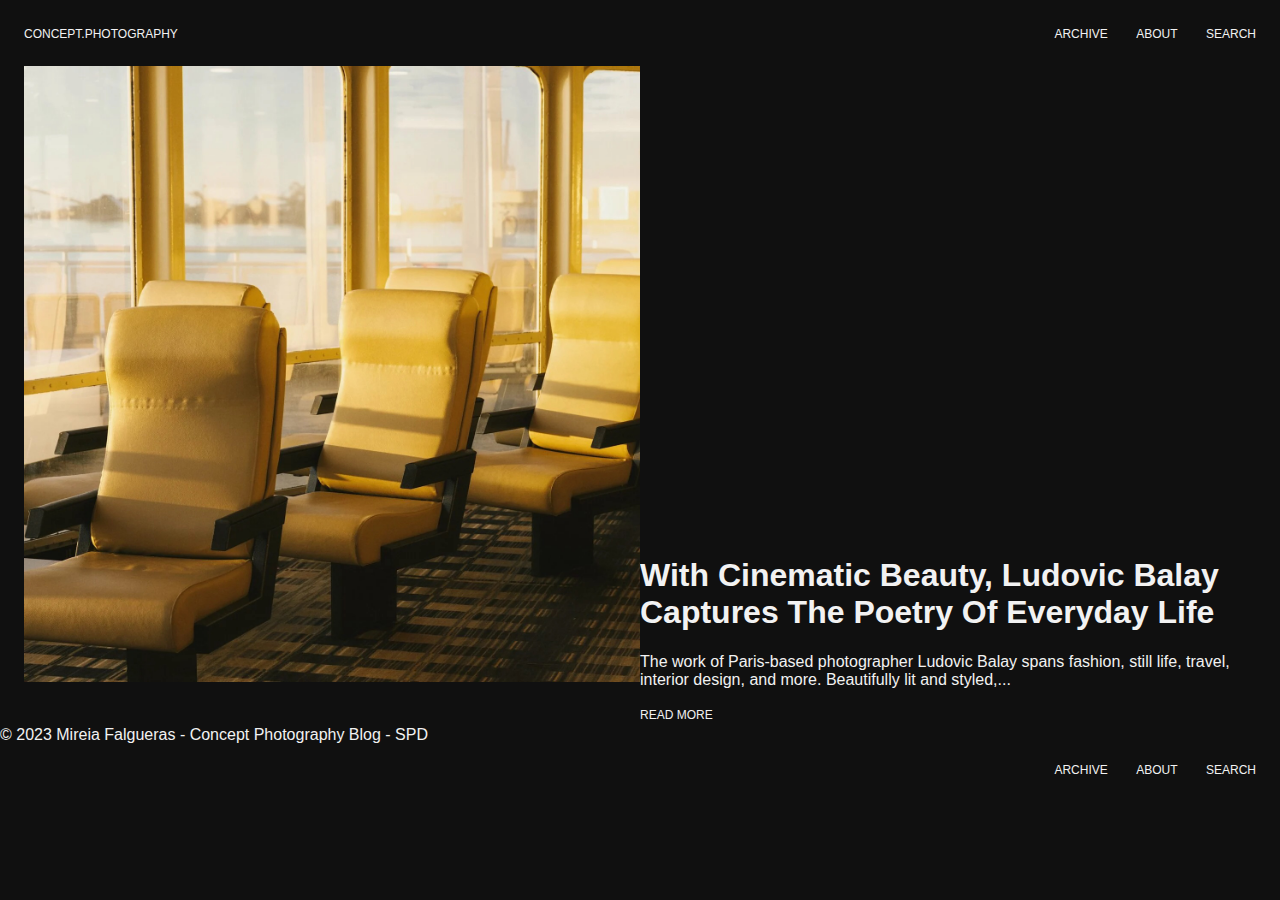
==== index.html @ 487ca6d4 "update" ====
<!DOCTYPE html>
<html lang="en">

<head>
    <meta charset="UTF-8">
    <meta http-equiv="X-UA-Compatible" content="IE=edge">
    <meta name="viewport" content="width=device-width, initial-scale=1.0">
    <title>Mireia PhotoBlog</title>
    <link rel="stylesheet" href="style.css">
</head>

<body>
    <header >
        <a href="index.html" class="home">Concept.Photography</a>
        <nav class="menu">
            <ul class="list">
                <li> <a href="#">Archive</a></li>
                <li> <a href="#">About</a></li>
                <li> <a href="#">Search</a></li>
            </ul>
        </nav>
    </header>

    <main class="main-card">
        <section class="img">
            <img src="img/ludovicbalay/ludovicbalay-ignant-1440x1440.jpg" alt="interior of a yellow boat" width="100%" >
        </section>
        <section class="info">
            <h1> With Cinematic Beauty, Ludovic Balay Captures The Poetry Of Everyday Life</h1>
            <p> The work of Paris-based photographer Ludovic Balay spans fashion, still life, travel, interior design, and more. Beautifully lit and styled,...</p>
            <a href="ludovic-balay.html">Read more</a>
        </section>
    </main>

    <footer >
            <p>© 2023 Mireia Falgueras - Concept Photography Blog - SPD</p>
        <nav class="menu">
            <ul class="list">
                <li> <a href="#">Archive</a></li>
                <li> <a href="#">About</a></li>
                <li> <a href="#">Search</a></li>
            </ul>
        </nav>
    </footer>
</body>

</html>
---- style.css ----
body, html {
    margin: 0;
    height: 100%;
    background-color: #101010;
    font-family: 'Segoe UI', Tahoma, Geneva, Verdana, sans-serif;
    color: #f2f2f2;
}
h1{
    font-size: 32px;
    font-weight: 700;
}
p{
    font-size: 16px;
    font-weight: 400;
}

/*MENU*/
header{
    width: 100%;
    padding: 24px 0px;
    background-color: #101010;
    /*position: fixed;*/
}
.home{
    padding: 0px 24px;
}
.menu{
    float: right;
    padding: 0px 12px;
}
.list{
    margin: 0;
    list-style-type: none;
    padding: 0;
}
li {
    display: inline-block;
    padding: 0px 12px;
}

/*LINKS*/
a{
    text-decoration: none;
    text-transform: uppercase;
    font-size: 12px;
    color: #f2f2f2;
}
a:hover {
    text-decoration: underline;
}

/*Article*/
.main-card{
    width: auto;
    height: auto;
    margin: 0px;
    padding: 0px 24px;
}
.img{
    height: auto;
    width: 50%;
}
.info{
    height: auto;
    width: 50%;
    float: right;
    margin-top: -150px;
}

/*FOOTER*/
footer{
    width: 100%;
    padding: 24px 0px;
    background-color: #101010;
}
/*
.menu{
    padding: 0px 12px;
}
.list{
    margin: 0;
    list-style-type: none;
    padding: 0;
}
li {
    display: inline-block;
    padding: 0px 12px;
}*/

/*POST*/
.carrusel {
    margin: 0 auto;
    height: 700px;
    padding: 24px;
}
.title{
    width: 100%;
    text-align: center;
}
.coverimg{
    width: 100%;
}

.text{
    margin: 0 auto;
    width: 900px;
    height: auto;
    padding: 24px;
}
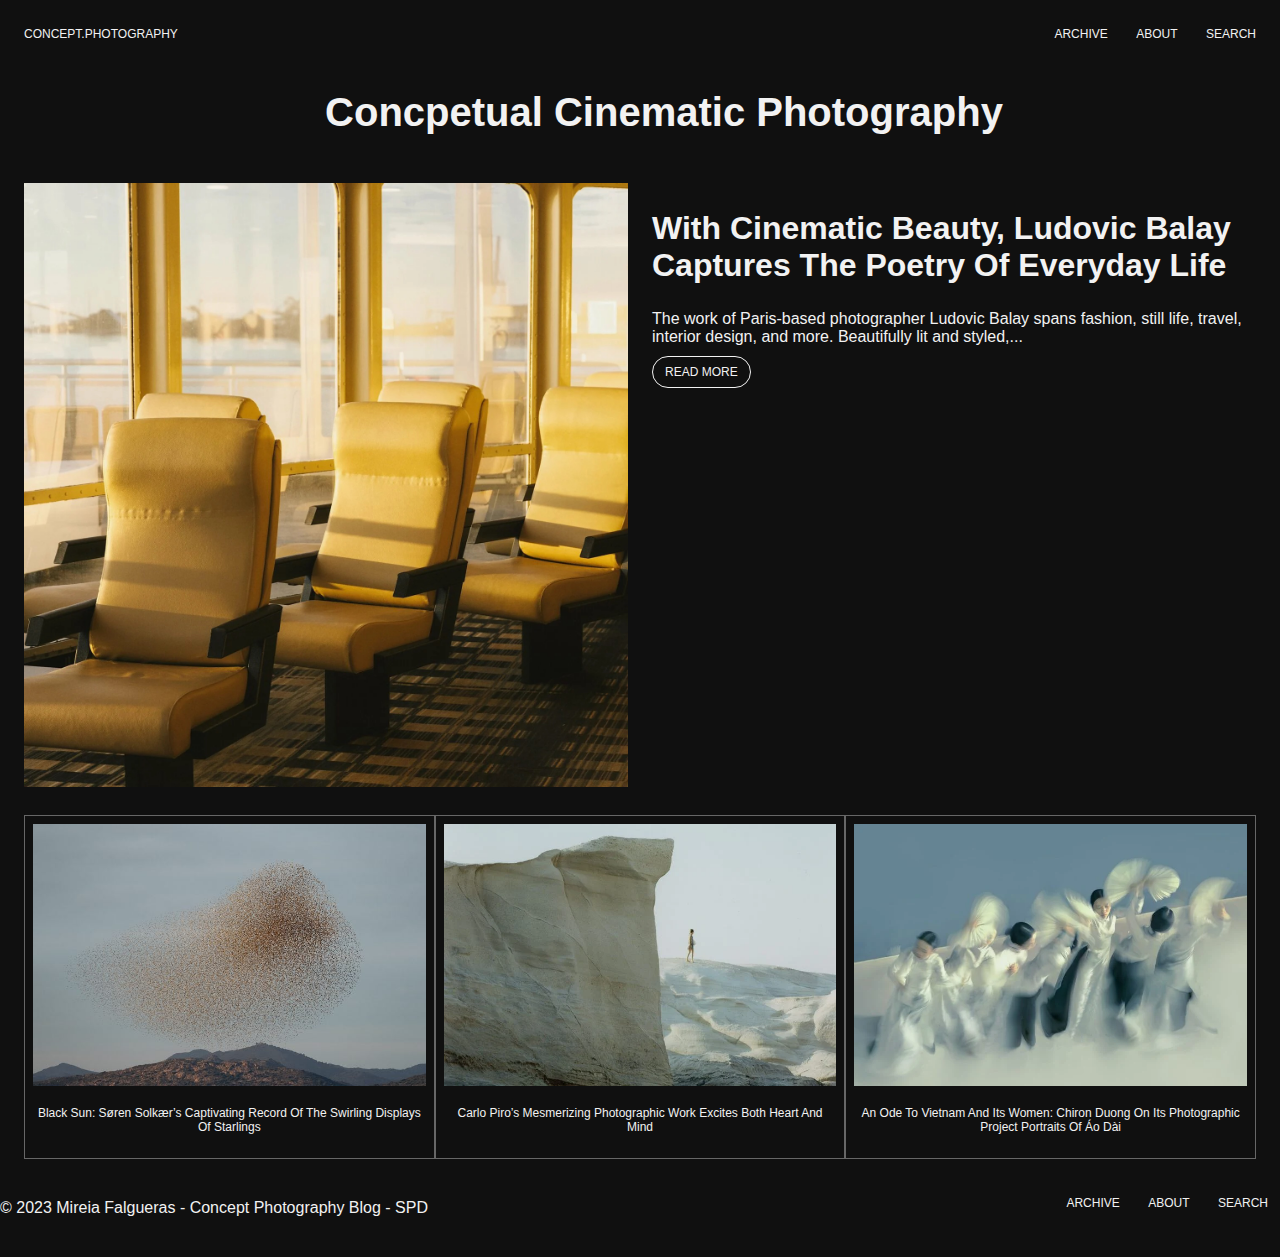
==== commit 72aacf68: "update" ====
--- a/index.html
+++ b/index.html
@@ -21,27 +21,47 @@
         </nav>
     </header>
 
+    <article class="maintitle">
+        <h1>Concpetual Cinematic Photography</h1>
+    </article>
+
     <main class="main-card">
-        <section class="img">
-            <img src="img/ludovicbalay/ludovicbalay-ignant-1440x1440.jpg" alt="interior of a yellow boat" width="100%" >
-        </section>
-        <section class="info">
-            <h1> With Cinematic Beauty, Ludovic Balay Captures The Poetry Of Everyday Life</h1>
-            <p> The work of Paris-based photographer Ludovic Balay spans fashion, still life, travel, interior design, and more. Beautifully lit and styled,...</p>
-            <a href="ludovic-balay.html">Read more</a>
-        </section>
+            <section class="img">
+                <img src="img/ludovicbalay/ludovicbalay-ignant-1440x1440.jpg" alt="interior of a yellow boat" width="100%" >
+            </section>
+            <section class="info">
+                <h2> With Cinematic Beauty, Ludovic Balay Captures The Poetry Of Everyday Life</h2>
+                <p> The work of Paris-based photographer Ludovic Balay spans fashion, still life, travel, interior design, and more. Beautifully lit and styled,...</p>
+                <a href="ludovic-balay.html" class="button">Read more</a>
+            </section>
     </main>
 
+    <article class="recommendations">
+        <div class="box"> 
+            <img src="img/recommendations/ignant-blacksun-720x480.jpeg" alt="big group birds" width="100%">
+            <h4>Black Sun: Søren Solkær’s Captivating Record Of The Swirling Displays Of Starlings</h4>
+        </div>
+        <div class="box"> 
+            <img src="img/recommendations/ignant-carlopiro-720x480.webp" alt="lonely rock landscape" width="100%">
+            <h4>Carlo Piro’s Mesmerizing Photographic Work Excites Both Heart And Mind</h4>
+        </div>
+        <div class="box"> 
+            <img src="img/recommendations/ignant-chironduong-720x480.webp" alt="dancing" width="100%">
+            <h4>An Ode To Vietnam And Its Women: Chiron Duong On Its Photographic Project Portraits Of Áo Dài</h4>
+        </div>
+
+    </article>
+
     <footer >
-            <p>© 2023 Mireia Falgueras - Concept Photography Blog - SPD</p>
-        <nav class="menu">
-            <ul class="list">
-                <li> <a href="#">Archive</a></li>
-                <li> <a href="#">About</a></li>
-                <li> <a href="#">Search</a></li>
-            </ul>
-        </nav>
-    </footer>
+        <p>© 2023 Mireia Falgueras - Concept Photography Blog - SPD</p>
+    <nav class="menufooter">
+        <ul class="list">
+            <li> <a href="#">Archive</a></li>
+            <li> <a href="#">About</a></li>
+            <li> <a href="#">Search</a></li>
+        </ul>
+    </nav>
+</footer>
 </body>
 
 </html>--- a/style.css
+++ b/style.css
@@ -6,12 +6,45 @@
     color: #f2f2f2;
 }
 h1{
+    font-size: 40px;
+    font-weight: 700;
+    margin: 0px;
+    width: 100%;
+}
+h2{
     font-size: 32px;
     font-weight: 700;
+    margin: opx;
+}
+h3{
+    font-size: 32px;
+    font-family: Georgia, 'Times New Roman', Times, serif;
+    font-weight: 200;
+    font-style: italic;
+}
+h4{
+    font-size: 12px;
+    font-weight: 400;
 }
 p{
     font-size: 16px;
     font-weight: 400;
+}
+
+/*LINKS*/
+a{
+    text-decoration: none;
+    text-transform: uppercase;
+    font-size: 12px;
+    color: #f2f2f2;
+}
+a:hover {
+    text-decoration: underline;
+}
+.button{
+    border: 1px solid #f2f2f2;
+    padding: 8px 12px;
+    border-radius: 25px;
 }
 
 /*MENU*/
@@ -38,33 +71,36 @@
     padding: 0px 12px;
 }
 
-/*LINKS*/
-a{
-    text-decoration: none;
-    text-transform: uppercase;
-    font-size: 12px;
-    color: #f2f2f2;
+/*Article*/
+.maintitle{
+    width: 100%;
+    padding: 24px;
+    text-align: center;
+
 }
-a:hover {
-    text-decoration: underline;
-}
-
-/*Article*/
 .main-card{
-    width: auto;
-    height: auto;
-    margin: 0px;
-    padding: 0px 24px;
+    display: flex;
+    padding: 24px;
 }
 .img{
     height: auto;
     width: 50%;
+    padding-right: 24px;
 }
 .info{
-    height: auto;
     width: 50%;
     float: right;
-    margin-top: -150px;
+}
+.recommendations{
+    display: flex;
+    padding: 0px 24px;
+}
+.box{
+    width: 33%;
+    margin: 0 auto;
+    border: 1px solid #676767;
+    text-align: center;
+    padding: 8px;
 }
 
 /*FOOTER*/
@@ -73,29 +109,28 @@
     padding: 24px 0px;
     background-color: #101010;
 }
-/*
-.menu{
-    padding: 0px 12px;
+.menufooter{
+    float: right;
+    padding: 0px;
+    position: relative;
+    top: -40px;
 }
-.list{
-    margin: 0;
-    list-style-type: none;
-    padding: 0;
-}
-li {
-    display: inline-block;
-    padding: 0px 12px;
-}*/
 
-/*POST*/
+/*POST LUDOVIC BALAY*/
 .carrusel {
     margin: 0 auto;
-    height: 700px;
+    height: 100%;
     padding: 24px;
 }
-.title{
+.titlecarrusel{
     width: 100%;
-    text-align: center;
+    display: inline-block;
+}
+.caption{
+    float: right;
+    margin-top: -40px;
+
+    padding: 24px 0px;
 }
 .coverimg{
     width: 100%;
@@ -106,4 +141,12 @@
     width: 900px;
     height: auto;
     padding: 24px;
+}
+.gallery{   
+    padding: 24px;
+    margin: 0 auto;
+    display: inline-flex;
+}
+.imgallery{
+    width: 25%;
 }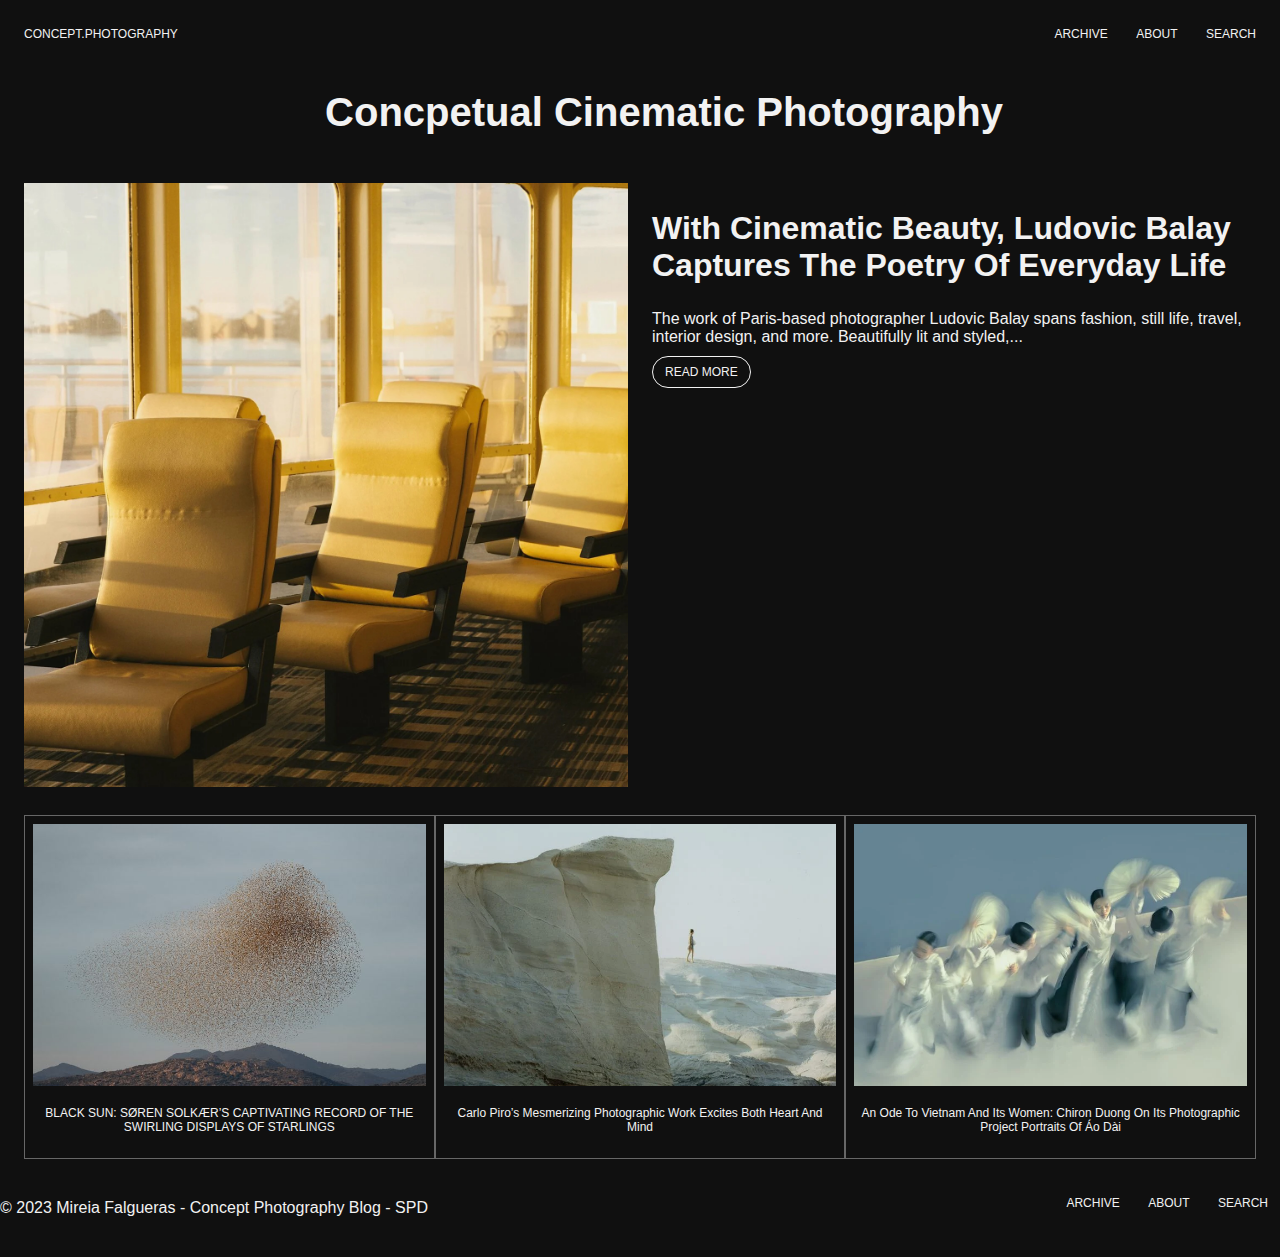
==== commit 8ec6feff: "update" ====
--- a/index.html
+++ b/index.html
@@ -39,7 +39,7 @@
     <article class="recommendations">
         <div class="box"> 
             <img src="img/recommendations/ignant-blacksun-720x480.jpeg" alt="big group birds" width="100%">
-            <h4>Black Sun: Søren Solkær’s Captivating Record Of The Swirling Displays Of Starlings</h4>
+            <h4> <a href="#">Black Sun: Søren Solkær’s Captivating Record Of The Swirling Displays Of Starlings</a></h4>
         </div>
         <div class="box"> 
             <img src="img/recommendations/ignant-carlopiro-720x480.webp" alt="lonely rock landscape" width="100%">
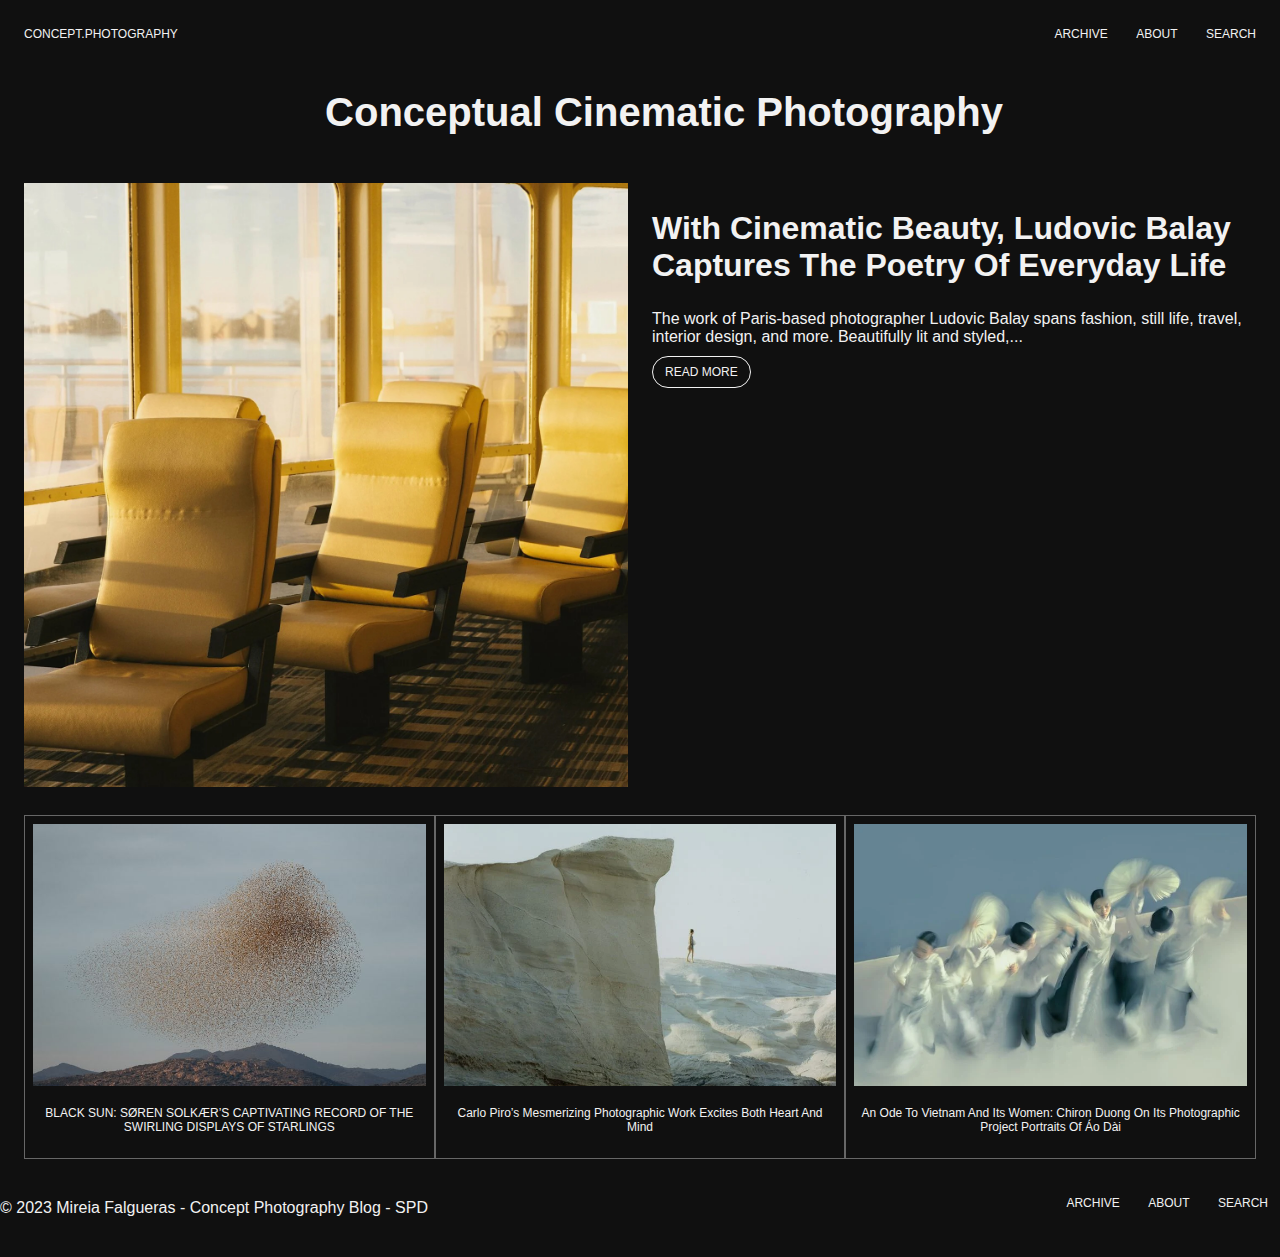
==== commit 6b4e2722: "Update index.html" ====
--- a/index.html
+++ b/index.html
@@ -22,7 +22,7 @@
     </header>
 
     <article class="maintitle">
-        <h1>Concpetual Cinematic Photography</h1>
+        <h1>Conceptual Cinematic Photography</h1>
     </article>
 
     <main class="main-card">
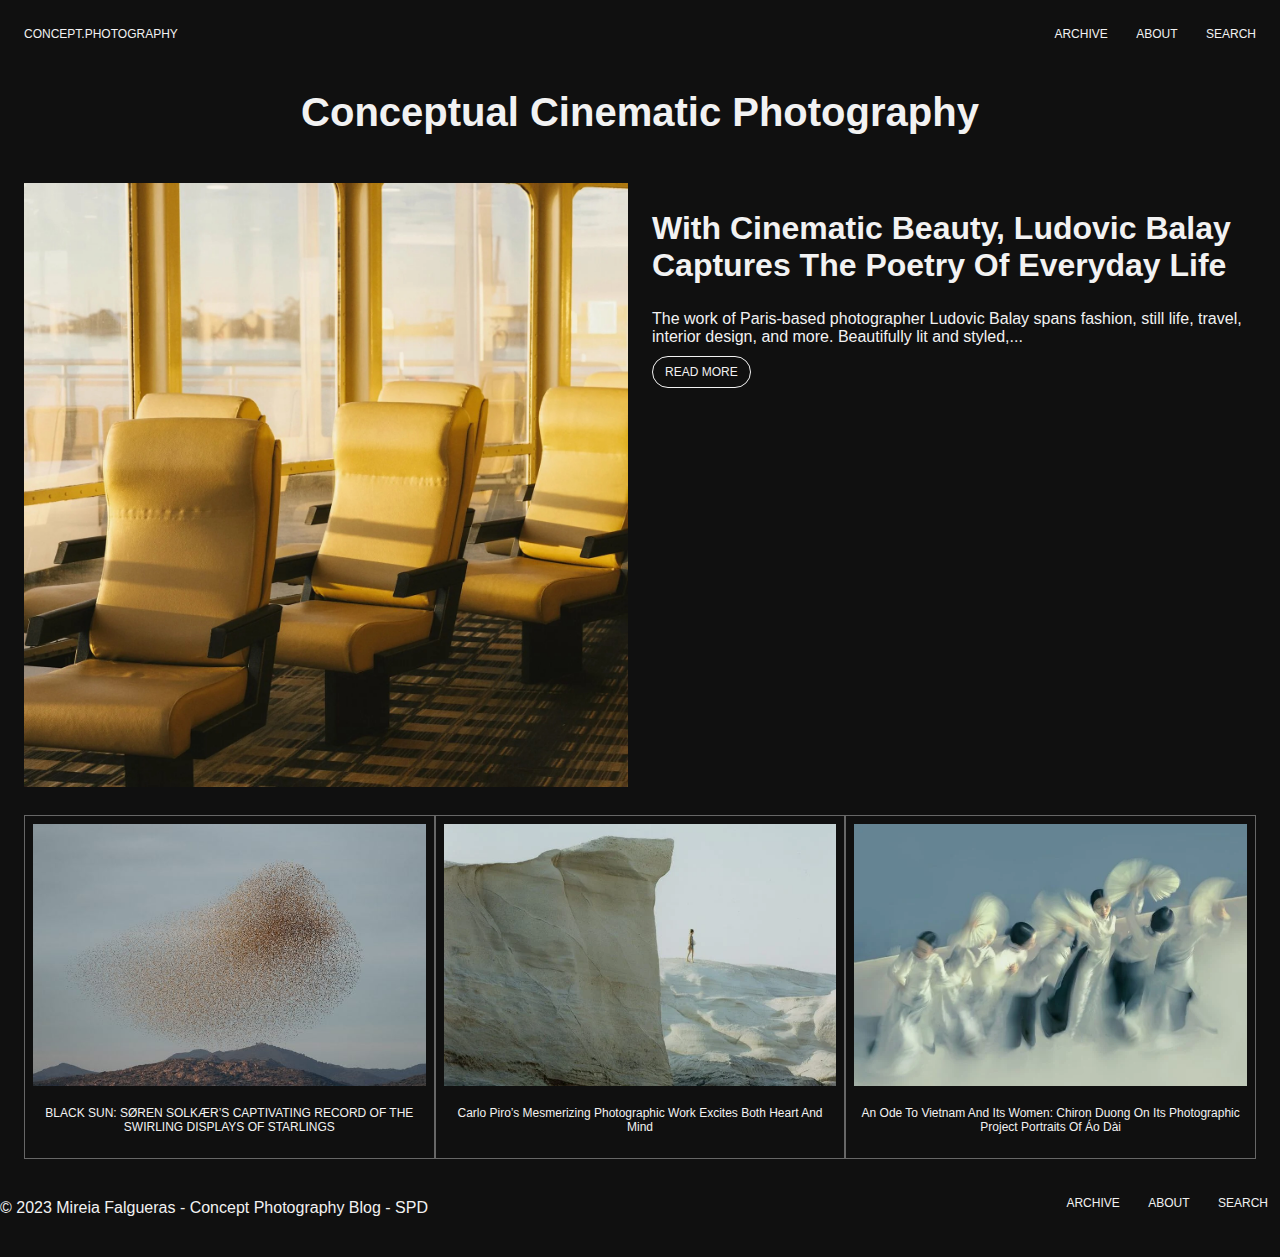
==== commit 17bd20af: "update" ====
--- a/index.html
+++ b/index.html
@@ -49,7 +49,6 @@
             <img src="img/recommendations/ignant-chironduong-720x480.webp" alt="dancing" width="100%">
             <h4>An Ode To Vietnam And Its Women: Chiron Duong On Its Photographic Project Portraits Of Áo Dài</h4>
         </div>
-
     </article>
 
     <footer >
--- a/style.css
+++ b/style.css
@@ -74,7 +74,7 @@
 /*Article*/
 .maintitle{
     width: 100%;
-    padding: 24px;
+    padding: 24px 0px;
     text-align: center;
 
 }
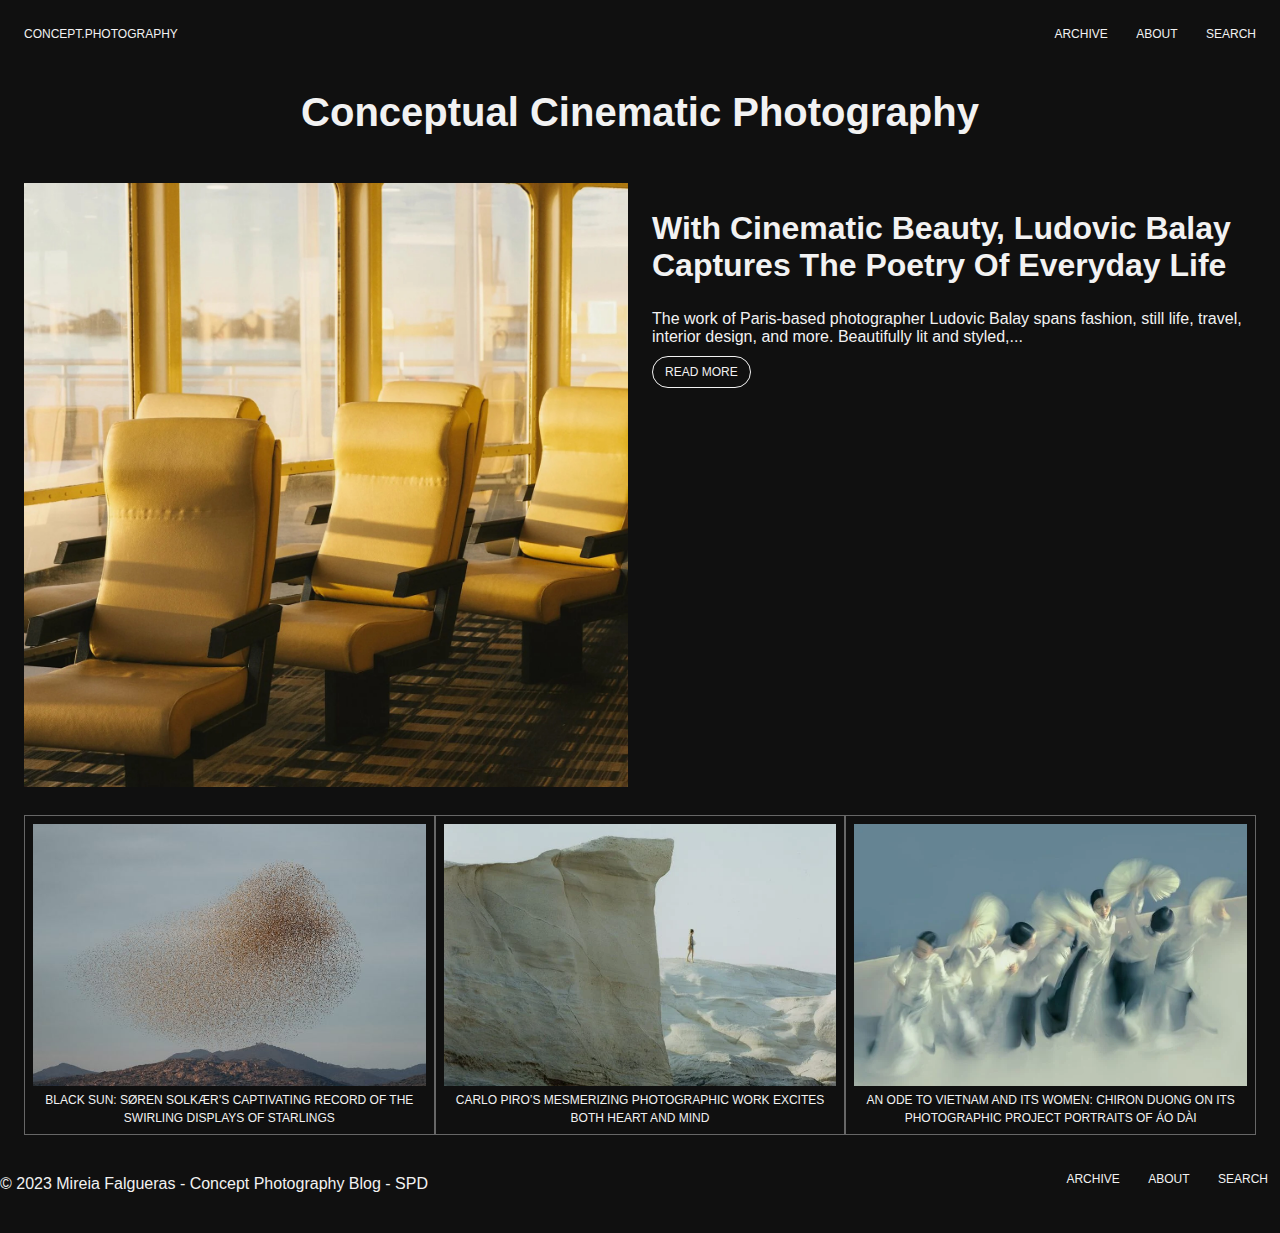
==== commit 5c71904b: "update" ====
--- a/index.html
+++ b/index.html
@@ -39,15 +39,15 @@
     <article class="recommendations">
         <div class="box"> 
             <img src="img/recommendations/ignant-blacksun-720x480.jpeg" alt="big group birds" width="100%">
-            <h4> <a href="#">Black Sun: Søren Solkær’s Captivating Record Of The Swirling Displays Of Starlings</a></h4>
+            <a href="#">Black Sun: Søren Solkær’s Captivating Record Of The Swirling Displays Of Starlings</a>
         </div>
         <div class="box"> 
             <img src="img/recommendations/ignant-carlopiro-720x480.webp" alt="lonely rock landscape" width="100%">
-            <h4>Carlo Piro’s Mesmerizing Photographic Work Excites Both Heart And Mind</h4>
+            <a href="#">Carlo Piro’s Mesmerizing Photographic Work Excites Both Heart And Mind</a>
         </div>
         <div class="box"> 
             <img src="img/recommendations/ignant-chironduong-720x480.webp" alt="dancing" width="100%">
-            <h4>An Ode To Vietnam And Its Women: Chiron Duong On Its Photographic Project Portraits Of Áo Dài</h4>
+            <a href="#">An Ode To Vietnam And Its Women: Chiron Duong On Its Photographic Project Portraits Of Áo Dài</a>
         </div>
     </article>
 
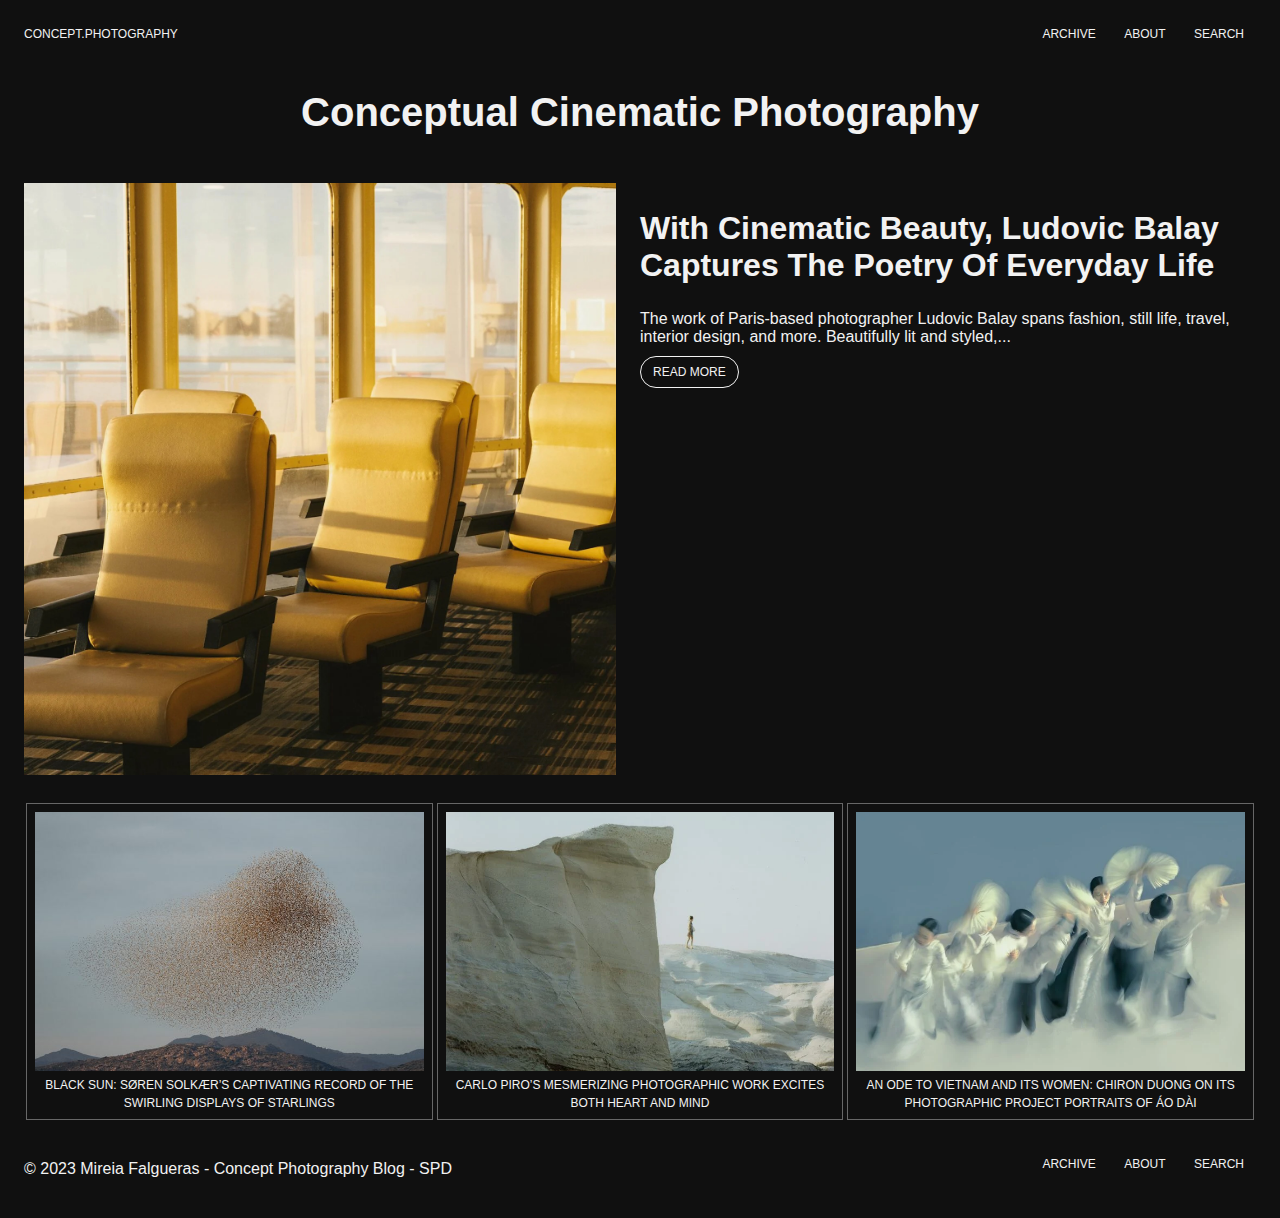
==== commit 23692969: "update" ====
--- a/index.html
+++ b/index.html
@@ -11,7 +11,7 @@
 
 <body>
     <header >
-        <a href="index.html" class="home">Concept.Photography</a>
+        <a href="index.html">Concept.Photography</a>
         <nav class="menu">
             <ul class="list">
                 <li> <a href="#">Archive</a></li>
--- a/style.css
+++ b/style.css
@@ -1,3 +1,7 @@
+* {
+    box-sizing: border-box;
+}
+
 body, html {
     margin: 0;
     height: 100%;
@@ -50,16 +54,12 @@
 /*MENU*/
 header{
     width: 100%;
-    padding: 24px 0px;
+    padding: 24px;
     background-color: #101010;
     /*position: fixed;*/
 }
-.home{
-    padding: 0px 24px;
-}
 .menu{
     float: right;
-    padding: 0px 12px;
 }
 .list{
     margin: 0;
@@ -74,7 +74,7 @@
 /*Article*/
 .maintitle{
     width: 100%;
-    padding: 24px 0px;
+    padding: 24px;
     text-align: center;
 
 }
@@ -106,7 +106,7 @@
 /*FOOTER*/
 footer{
     width: 100%;
-    padding: 24px 0px;
+    padding: 24px;
     background-color: #101010;
 }
 .menufooter{
@@ -125,17 +125,8 @@
 .titlecarrusel{
     width: 100%;
     display: inline-block;
-}
-.caption{
-    float: right;
-    margin-top: -40px;
-
     padding: 24px 0px;
 }
-.coverimg{
-    width: 100%;
-}
-
 .text{
     margin: 0 auto;
     width: 900px;
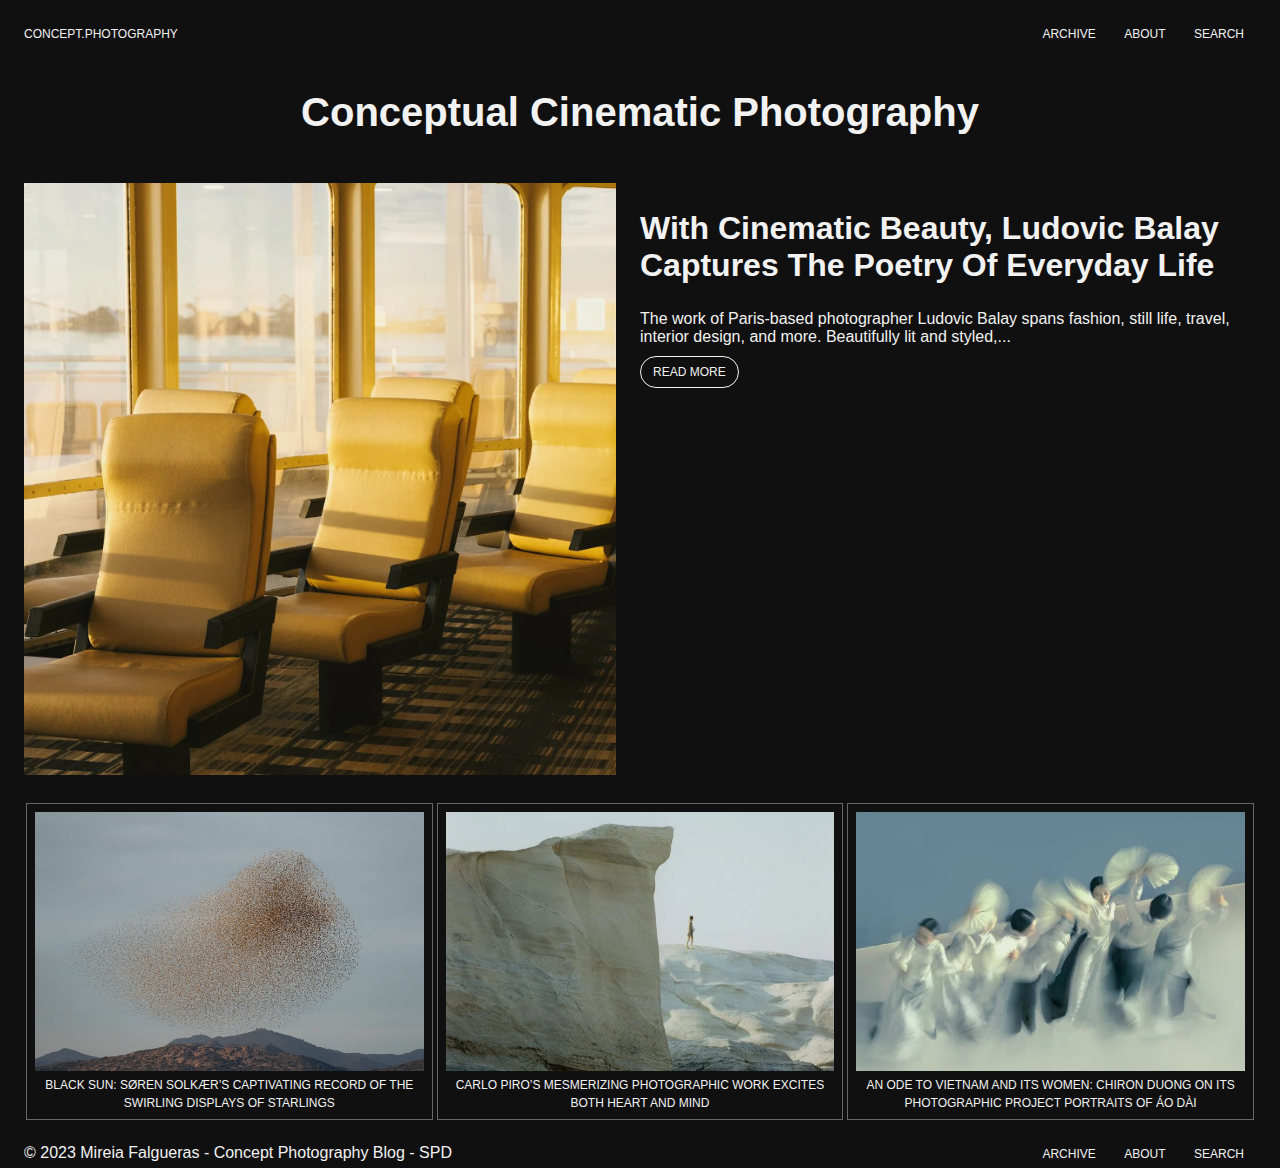
==== commit b913dd01: "update" ====
--- a/index.html
+++ b/index.html
@@ -52,15 +52,15 @@
     </article>
 
     <footer >
-        <p>© 2023 Mireia Falgueras - Concept Photography Blog - SPD</p>
-    <nav class="menufooter">
-        <ul class="list">
-            <li> <a href="#">Archive</a></li>
-            <li> <a href="#">About</a></li>
-            <li> <a href="#">Search</a></li>
-        </ul>
-    </nav>
-</footer>
+        <p class="cr">© 2023 Mireia Falgueras - Concept Photography Blog - SPD</p>
+        <nav class="menufooter">
+            <ul class="list">
+                <li> <a href="#">Archive</a></li>
+                <li> <a href="#">About</a></li>
+                <li> <a href="#">Search</a></li>
+            </ul>
+        </nav>
+    </footer>
 </body>
 
 </html>--- a/style.css
+++ b/style.css
@@ -71,6 +71,25 @@
     padding: 0px 12px;
 }
 
+/*FOOTER*/
+footer{
+    width: 100%;
+    height: auto;
+    padding: 24px;
+    background-color: #101010;
+}
+.cr{
+    float: left;
+    width: 70%;
+    margin: 0px;
+}
+.menufooter{
+    float: right;
+    width: 30%;
+    position: relative;
+    text-align: right;
+}
+
 /*Article*/
 .maintitle{
     width: 100%;
@@ -103,19 +122,6 @@
     padding: 8px;
 }
 
-/*FOOTER*/
-footer{
-    width: 100%;
-    padding: 24px;
-    background-color: #101010;
-}
-.menufooter{
-    float: right;
-    padding: 0px;
-    position: relative;
-    top: -40px;
-}
-
 /*POST LUDOVIC BALAY*/
 .carrusel {
     margin: 0 auto;
@@ -127,11 +133,14 @@
     display: inline-block;
     padding: 24px 0px;
 }
-.text{
-    margin: 0 auto;
-    width: 900px;
+.content{
     height: auto;
     padding: 24px;
+    display: flex;
+}
+.text{
+    width: 75%;
+    float: right;
 }
 .gallery{   
     padding: 24px;
@@ -140,4 +149,9 @@
 }
 .imgallery{
     width: 25%;
+}
+
+.aside{
+    float: left;
+    width: 25%;
 }